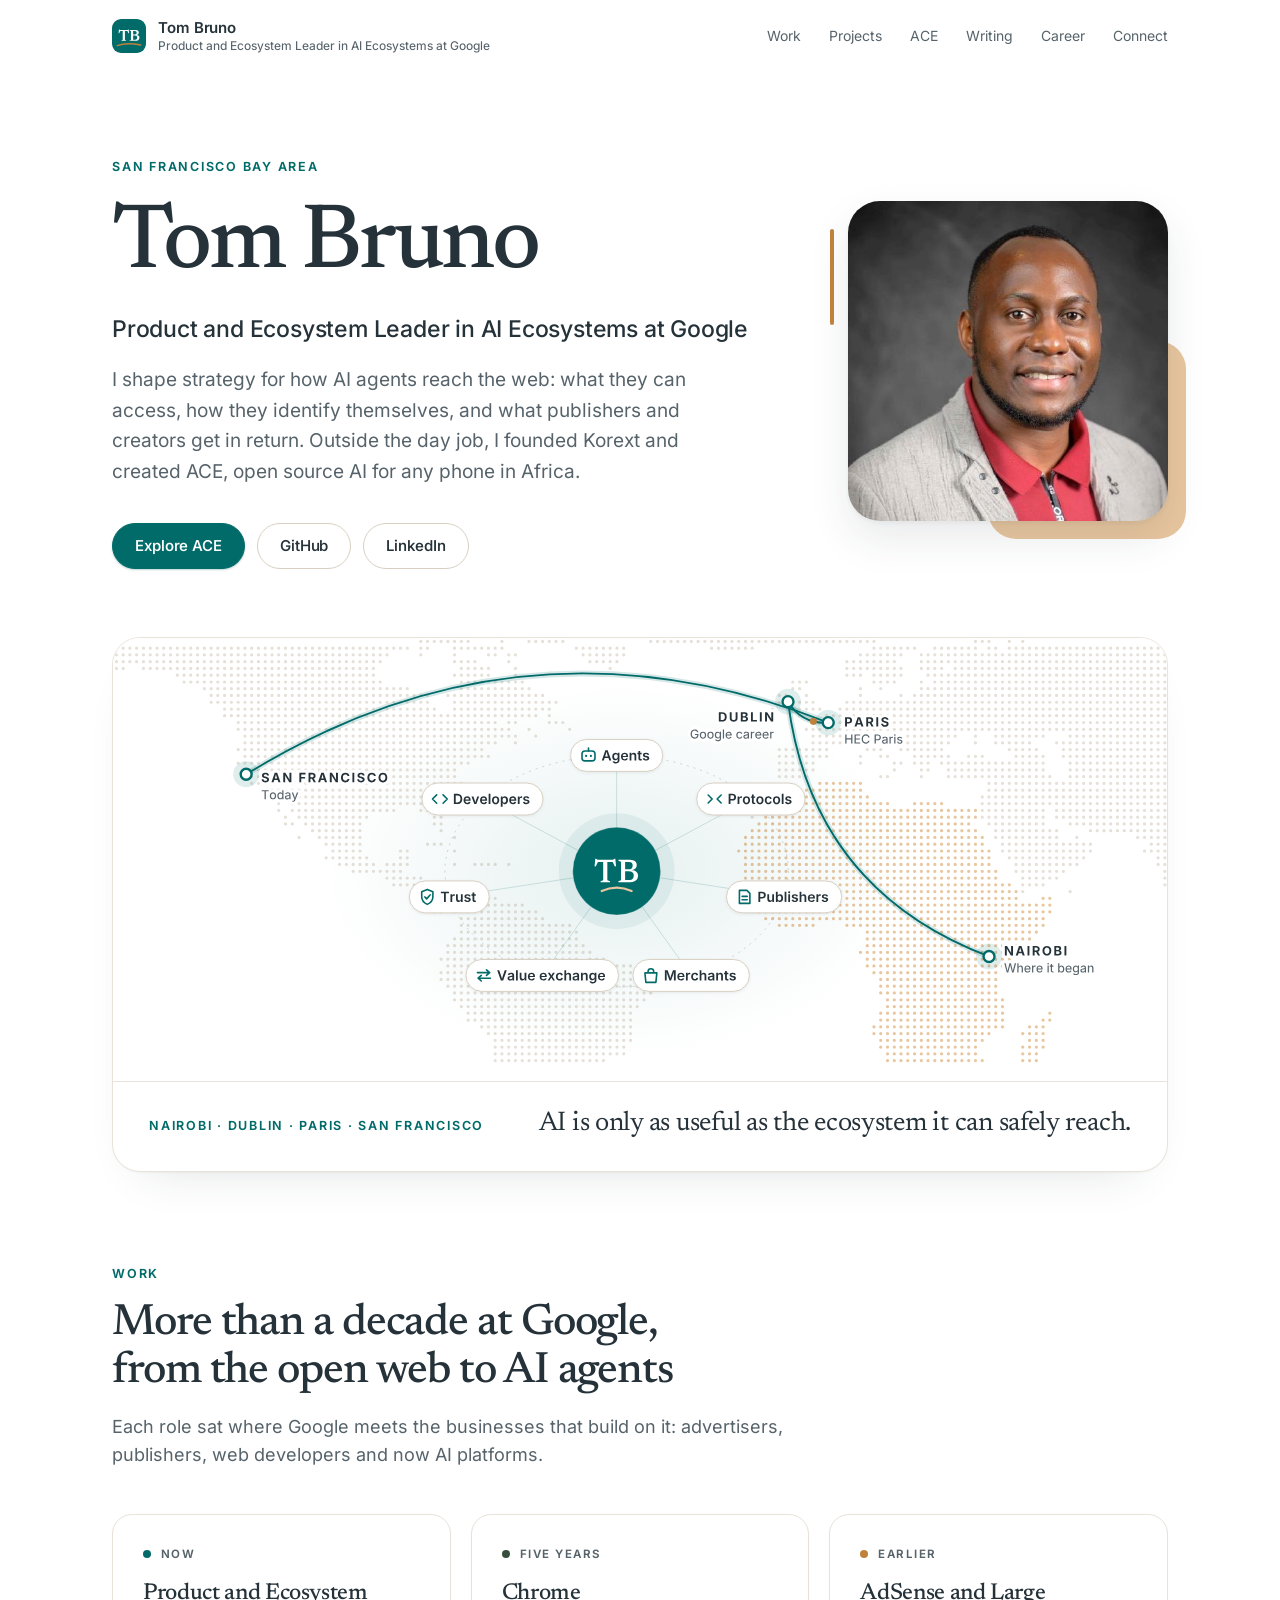
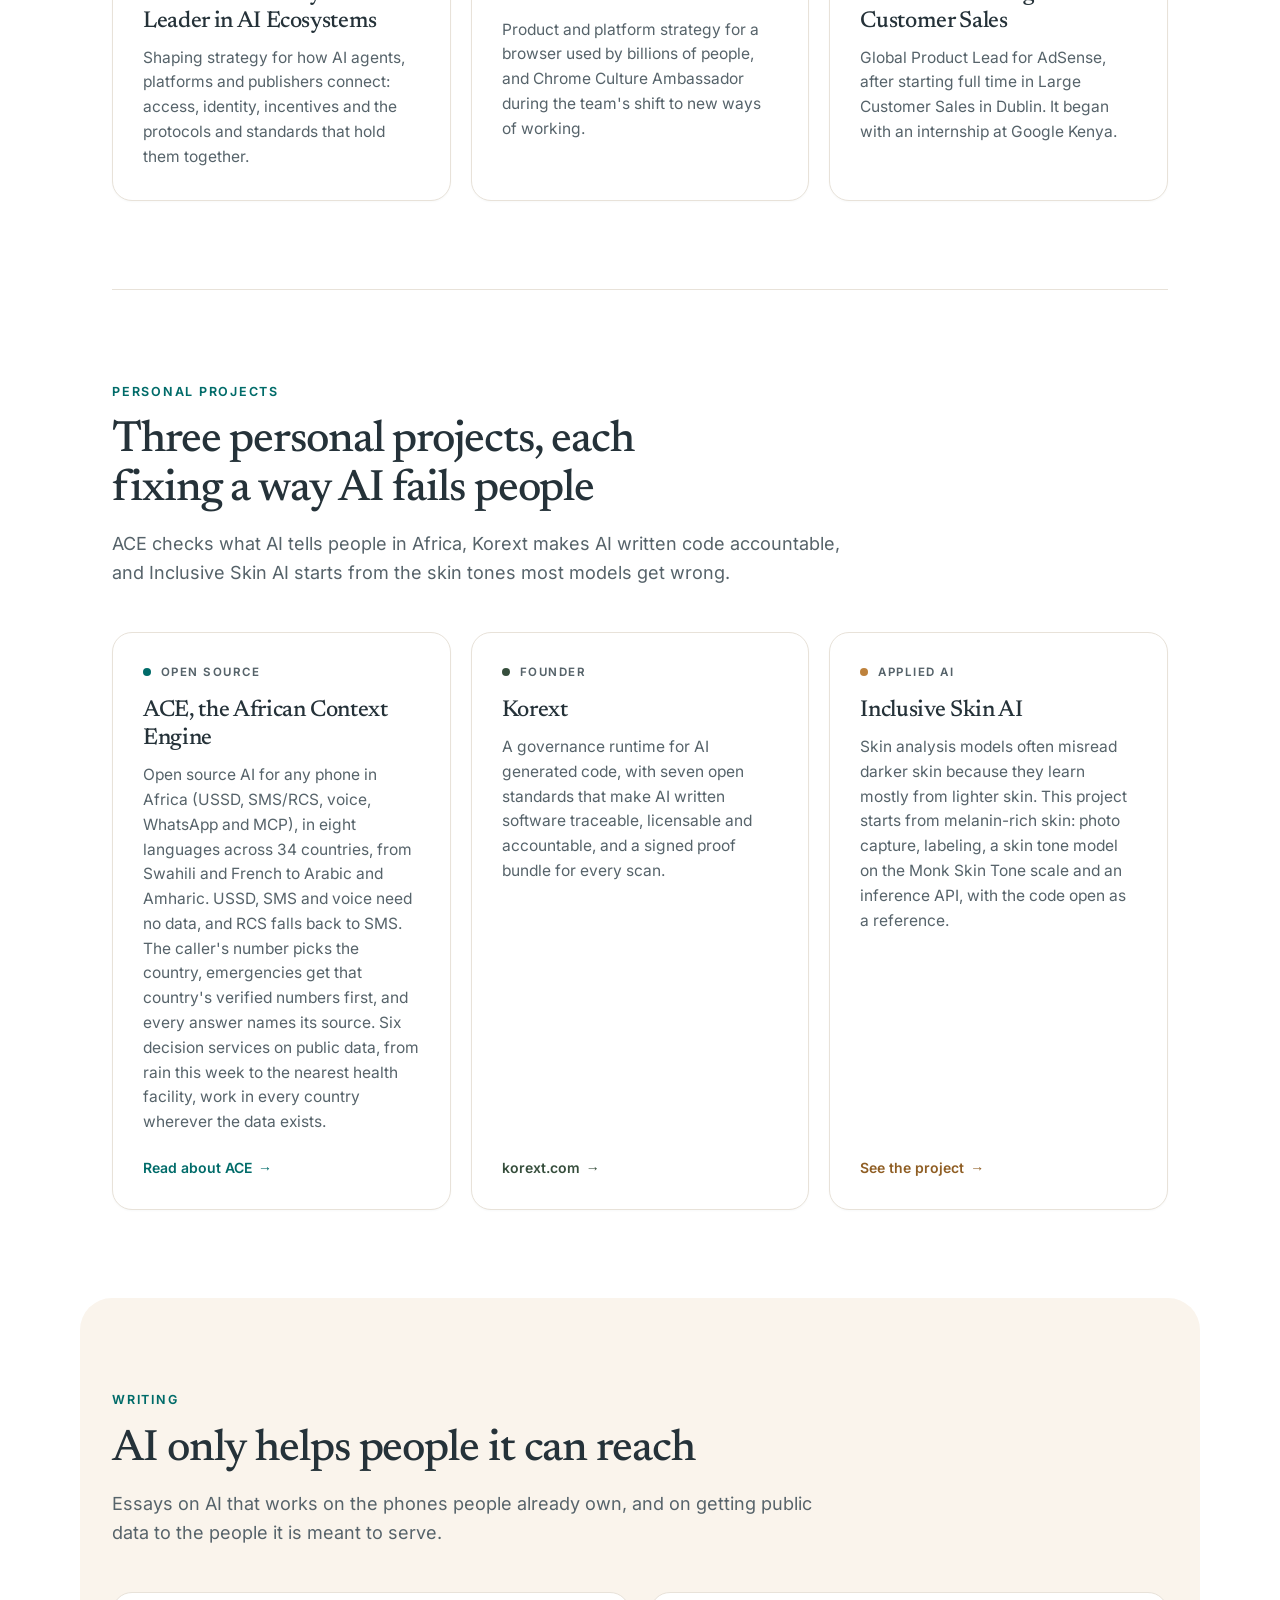
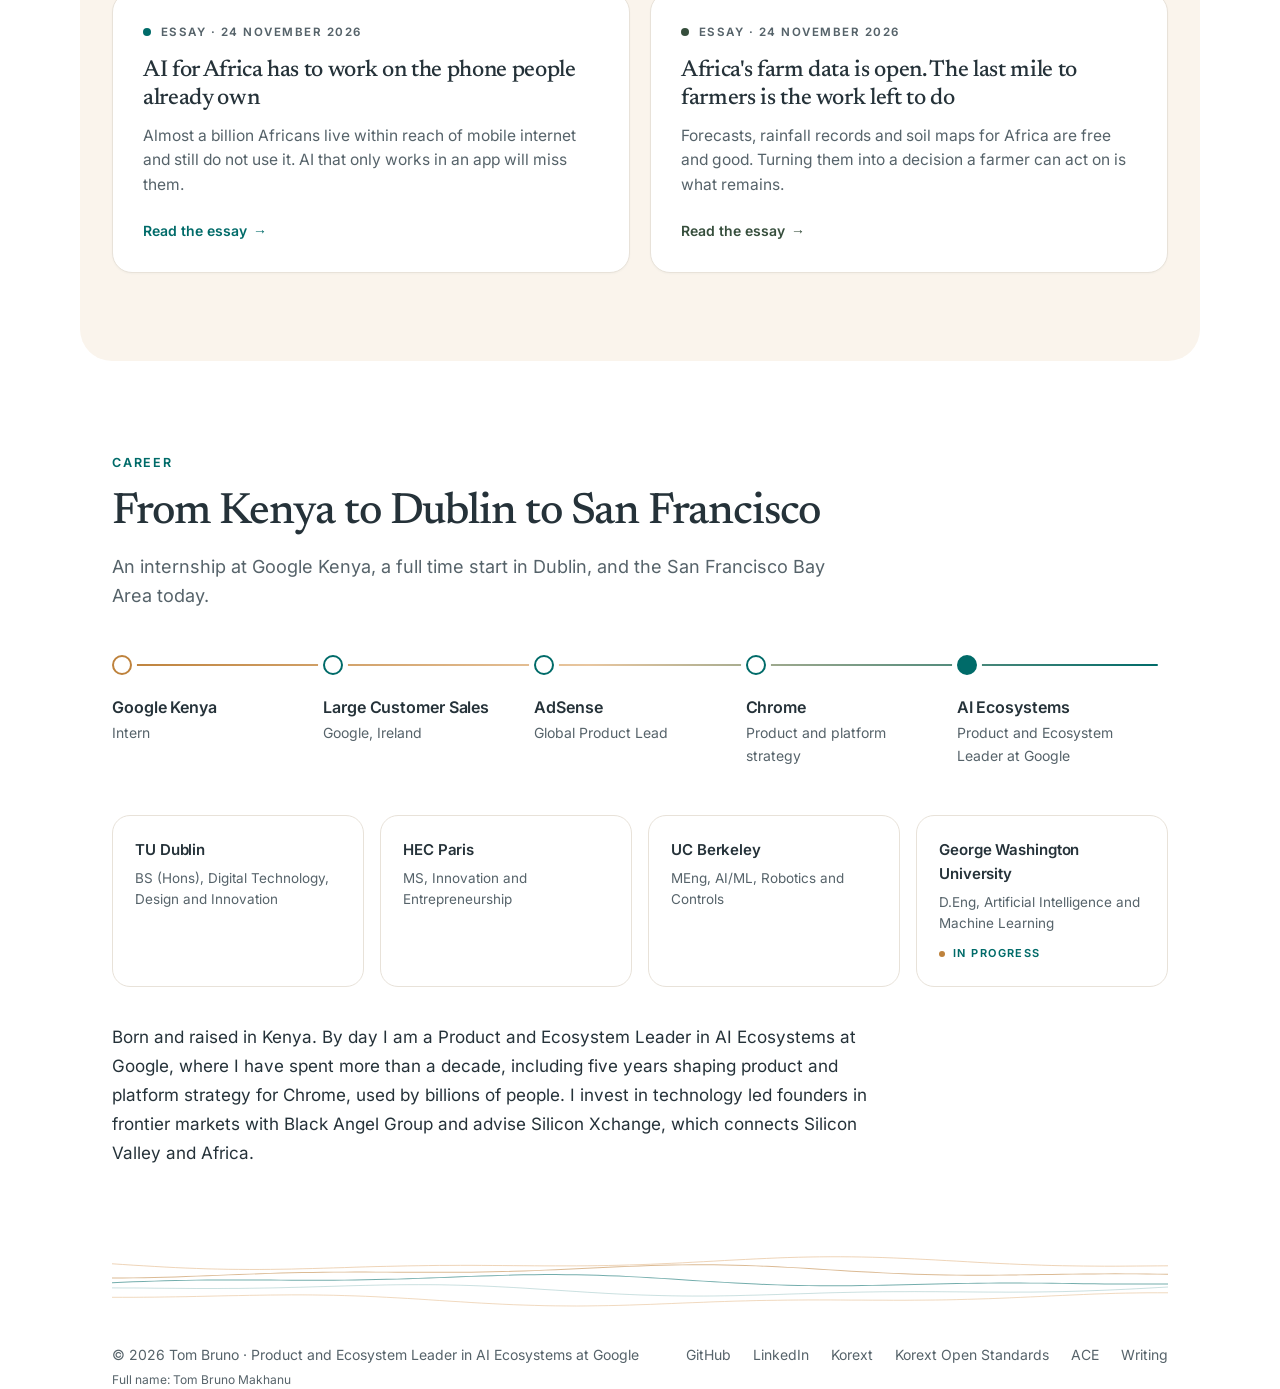
==== index.html @ c4a9303f "Final audit fixes: entity data, agent files, card summaries" ====
<!DOCTYPE html>
<html lang="en">
<head>
<meta charset="utf-8">
<meta name="viewport" content="width=device-width, initial-scale=1">
<title>Tom Bruno | Product and Ecosystem Leader in AI Ecosystems at Google</title>
<meta name="description" content="Tom Bruno, Product and Ecosystem Leader in AI Ecosystems at Google, founder of Korext and creator of ACE, open source AI for any phone in Africa.">
<meta name="keywords" content="Tom Bruno, Tom Bruno Makhanu, Tom Makhanu, tbrunoh, Product and Ecosystem Leader, AI Ecosystems, AI agents, agent protocols, Model Context Protocol, AI trust and safety, AI code governance, Korext, Korext founder, ACE, African Context Engine, context engineering, AI for Africa, ACE V2, public data for Africa, AI weather forecasts, Inclusive Skin AI, product strategy, platform strategy, Google, Chrome, AdSense, Kenya, Nairobi, Dublin, San Francisco Bay Area, Black Angel Group, Silicon Xchange, HEC Paris, UC Berkeley, TU Dublin, George Washington University">
<meta name="author" content="Tom Bruno">
<meta name="robots" content="index, follow, max-image-preview:large">
<link rel="canonical" href="https://tbrunoh.github.io/">
<link rel="icon" href="favicon.svg" type="image/svg+xml">
<link rel="icon" href="favicon-48.png" sizes="48x48" type="image/png">
<link rel="apple-touch-icon" href="apple-touch-icon.png">
<link rel="manifest" href="site.webmanifest">
<link rel="alternate" type="text/markdown" href="/llms.txt" title="Summary for AI agents">
<link rel="alternate" type="text/markdown" href="/llms-full.txt" title="Full text for AI agents">
<link rel="me" href="https://github.com/tbrunoh">
<link rel="me" href="https://www.linkedin.com/in/tbrunoh">
<link rel="me" href="https://github.com/tombruno-korext">
<meta name="theme-color" content="#FFFFFF">
<meta name="msvalidate.01" content="B6AB69B6CDF8BE3D750A9C9B6D77B34F">

<meta property="og:type" content="profile">
<meta property="og:site_name" content="Tom Bruno">
<meta property="og:locale" content="en_US">
<meta property="og:title" content="Tom Bruno | Product and Ecosystem Leader in AI Ecosystems at Google">
<meta property="og:description" content="Tom Bruno, Product and Ecosystem Leader in AI Ecosystems at Google, founder of Korext and creator of ACE, open source AI for any phone in Africa.">
<meta property="og:url" content="https://tbrunoh.github.io/">
<meta property="og:image" content="https://tbrunoh.github.io/og.png">
<meta property="og:image:width" content="1200">
<meta property="og:image:height" content="630">
<meta property="og:image:alt" content="Tom Bruno, Product and Ecosystem Leader in AI Ecosystems at Google">
<meta property="profile:first_name" content="Tom">
<meta property="profile:last_name" content="Bruno">
<meta name="twitter:card" content="summary_large_image">
<meta name="twitter:title" content="Tom Bruno | Product and Ecosystem Leader in AI Ecosystems at Google">
<meta name="twitter:description" content="Tom Bruno, Product and Ecosystem Leader in AI Ecosystems at Google, founder of Korext and creator of ACE, open source AI for any phone in Africa.">
<meta name="twitter:image" content="https://tbrunoh.github.io/og.png">
<meta name="twitter:image:alt" content="Tom Bruno, Product and Ecosystem Leader in AI Ecosystems at Google">

<script type="application/ld+json">
{
  "@context": "https://schema.org",
  "@graph": [
    {
      "@type": "Person",
      "@id": "https://tbrunoh.github.io/#person",
      "name": "Tom Bruno",
      "alternateName": [
        "Tom Bruno Makhanu",
        "Tom Makhanu",
        "tbrunoh"
      ],
      "givenName": "Tom",
      "familyName": "Bruno",
      "additionalName": "Makhanu",
      "url": "https://tbrunoh.github.io/",
      "image": "https://tbrunoh.github.io/assets/tom-bruno.jpg",
      "jobTitle": "Product and Ecosystem Leader in AI Ecosystems",
      "worksFor": {
        "@type": "Organization",
        "name": "Google",
        "url": "https://about.google/"
      },
      "description": "Product and Ecosystem Leader in AI Ecosystems at Google. Outside Google, founder of Korext and creator of ACE, the open source African Context Engine.",
      "homeLocation": {
        "@type": "Place",
        "name": "San Francisco Bay Area"
      },
      "birthPlace": {
        "@type": "Place",
        "name": "Kenya"
      },
      "affiliation": [
        {
          "@type": "Organization",
          "name": "Black Angel Group"
        },
        {
          "@type": "Organization",
          "name": "Silicon Xchange"
        }
      ],
      "alumniOf": [
        {
          "@type": "CollegeOrUniversity",
          "name": "Technological University Dublin"
        },
        {
          "@type": "CollegeOrUniversity",
          "name": "HEC Paris"
        },
        {
          "@type": "CollegeOrUniversity",
          "name": "University of California, Berkeley"
        }
      ],
      "knowsAbout": [
        "AI ecosystems",
        "AI agents",
        "Agent protocols and standards",
        "Model Context Protocol",
        "Content access for AI",
        "AI trust and safety",
        "Product strategy",
        "Platform strategy",
        "Open standards",
        "AI code governance",
        "Context engineering",
        "Mobile money",
        "Technology in Africa",
        "Venture investing in frontier markets"
      ],
      "sameAs": [
        "https://github.com/tbrunoh",
        "https://www.linkedin.com/in/tbrunoh",
        "https://github.com/tombruno-korext"
      ],
      "hasCredential": [
        {
          "@type": "EducationalOccupationalCredential",
          "credentialCategory": "degree",
          "name": "BS (Hons), Digital Technology, Design and Innovation",
          "recognizedBy": {
            "@type": "CollegeOrUniversity",
            "name": "Technological University Dublin"
          }
        },
        {
          "@type": "EducationalOccupationalCredential",
          "credentialCategory": "degree",
          "name": "MS, Innovation and Entrepreneurship",
          "recognizedBy": {
            "@type": "CollegeOrUniversity",
            "name": "HEC Paris"
          }
        },
        {
          "@type": "EducationalOccupationalCredential",
          "credentialCategory": "degree",
          "name": "MEng, AI/ML, Robotics and Controls",
          "recognizedBy": {
            "@type": "CollegeOrUniversity",
            "name": "University of California, Berkeley"
          }
        }
      ]
    },
    {
      "@type": "ProfilePage",
      "@id": "https://tbrunoh.github.io/#profilepage",
      "url": "https://tbrunoh.github.io/",
      "name": "Tom Bruno | Product and Ecosystem Leader in AI Ecosystems at Google",
      "dateCreated": "2026-11-23T18:00:00-08:00",
      "dateModified": "2026-11-25T16:00:00-08:00",
      "inLanguage": "en-US",
      "mainEntity": {
        "@id": "https://tbrunoh.github.io/#person"
      },
      "isPartOf": {
        "@id": "https://tbrunoh.github.io/#website"
      }
    },
    {
      "@type": "WebSite",
      "@id": "https://tbrunoh.github.io/#website",
      "url": "https://tbrunoh.github.io/",
      "name": "Tom Bruno",
      "author": {
        "@id": "https://tbrunoh.github.io/#person"
      }
    },
    {
      "@type": "SoftwareSourceCode",
      "name": "ACE: the African Context Engine",
      "description": "Checked, local, citable knowledge for Africa on any phone (USSD, SMS/RCS, voice, WhatsApp and MCP), with a safety rail, a Scam Shield and verified emergency numbers for 34 countries in English, Swahili, French, Portuguese, Arabic, Amharic, Afaan Oromo and Somali. Six decision services on dated public data cover every country wherever open data exists: rain this week, official warnings, nearest health facility, market prices, a pregnancy companion and a crop problem check.",
      "softwareVersion": "2.2.0b2",
      "isAccessibleForFree": true,
      "keywords": "AI for Africa, USSD, SMS, RCS, voice, WhatsApp, MCP, public data, AI weather forecasts, flood forecasts, emergency numbers, mobile money scams, Swahili, French, Portuguese, Arabic, Amharic, Afaan Oromo, Somali",
      "hasPart": {
        "@type": "CreativeWork",
        "name": "ACE V2 product design",
        "url": "https://github.com/tbrunoh/african-context-engine/tree/main/docs/v2",
        "datePublished": "2026-11-24",
        "author": {
          "@id": "https://tbrunoh.github.io/#person"
        }
      },
      "codeRepository": "https://github.com/tbrunoh/african-context-engine",
      "subjectOf": {
        "@id": "https://tbrunoh.github.io/ace/#webpage"
      },
      "programmingLanguage": "Python",
      "license": "https://www.apache.org/licenses/LICENSE-2.0",
      "creator": {
        "@id": "https://tbrunoh.github.io/#person"
      },
      "@id": "https://github.com/tbrunoh/african-context-engine",
      "url": "https://github.com/tbrunoh/african-context-engine"
    },
    {
      "@type": "Organization",
      "name": "Korext",
      "url": "https://korext.com",
      "founder": {
        "@id": "https://tbrunoh.github.io/#person"
      },
      "sameAs": [
        "https://github.com/korext",
        "https://oss.korext.com"
      ]
    }
  ]
}
</script>

<link rel="preload" href="/assets/fonts/newsreader-latin-wght-normal.woff2" as="font" type="font/woff2" crossorigin>
<link rel="preload" href="/assets/fonts/inter-latin-wght-normal.woff2" as="font" type="font/woff2" crossorigin>
<link rel="stylesheet" href="/assets/coast.css?v=20261125d">
</head>
<body>
<header class="topbar">
  <div class="wrap">
    <nav aria-label="Primary">
    <a class="mark" href="#top"><img src="favicon.svg" alt="" width="34" height="34"><span>Tom Bruno<small>Product and Ecosystem Leader in AI Ecosystems at Google</small></span></a>
    <div class="links"><a href="#work">Work</a><a href="#projects">Projects</a><a href="/ace/">ACE</a><a href="/writing/">Writing</a><a href="#career">Career</a><a href="#connect">Connect</a></div>
  </nav>
  </div>
</header>
<main class="wrap">

  <header class="hero" id="top">
    <div>
      <div class="eyebrow rise">San Francisco Bay Area</div>
      <h1 class="rise d1">Tom Bruno</h1>
      <p class="role rise d1">Product and Ecosystem Leader in AI Ecosystems at Google</p>
      <p class="lede rise d2">I shape strategy for how AI agents reach the web: what they can access, how they identify themselves, and what publishers and creators get in return. Outside the day job, I founded Korext and created ACE, open source AI for any phone in Africa.</p>
      <div class="cta rise d2">
        <a class="btn primary" href="/ace/">Explore ACE</a>
        <a class="btn" href="https://github.com/tbrunoh">GitHub</a>
        <a class="btn" href="https://www.linkedin.com/in/tbrunoh">LinkedIn</a>
      </div>
    </div>
    <div class="portrait rise d1"><img src="/assets/tom-bruno.jpg" alt="Portrait of Tom Bruno" width="300" height="300" fetchpriority="high" decoding="async"></div>
  </header>
  <figure class="panel journey rise d3">
    <picture><source media="(max-width: 640px)" srcset="/assets/journey-mobile.svg" width="640" height="620"><img src="/assets/journey.svg" width="1056" height="430" alt="A map of Tom Bruno's path from Nairobi, where it began, to Dublin, where his Google career started, to Paris for HEC Paris, to San Francisco today, with TB at the centre of agents, protocols, publishers, merchants, value exchange, trust and developers."></picture>
    <figcaption><span class="eyebrow">Nairobi · Dublin · Paris · San Francisco</span><q>AI is only as useful as the ecosystem it can safely reach.</q></figcaption>
  </figure>

  <section id="work" aria-labelledby="work-h">
    <div class="eyebrow">Work</div>
    <h2 id="work-h">More than a decade at Google, from the open web to AI agents</h2>
    <p class="intro">Each role sat where Google meets the businesses that build on it: advertisers, publishers, web developers and now AI platforms.</p>
    <div class="grid">
      <div class="card">
        <span class="tag t-tide">Now</span>
        <h3>Product and Ecosystem Leader in AI Ecosystems</h3>
        <p>Shaping strategy for how AI agents, platforms and publishers connect: access, identity, incentives and the protocols and standards that hold them together.</p>
      </div>
      <div class="card">
        <span class="tag t-canopy">Five years</span>
        <h3>Chrome</h3>
        <p>Product and platform strategy for a browser used by billions of people, and Chrome Culture Ambassador during the team's shift to new ways of working.</p>
      </div>
      <div class="card">
        <span class="tag t-gold">Earlier</span>
        <h3>AdSense and Large Customer Sales</h3>
        <p>Global Product Lead for AdSense, after starting full time in Large Customer Sales in Dublin. It began with an internship at Google Kenya.</p>
      </div>
    </div>
  </section>

  <section id="projects" aria-labelledby="projects-h">
    <div class="eyebrow">Personal projects</div>
    <h2 id="projects-h">Three personal projects, each fixing a way AI fails people</h2>
    <p class="intro">ACE checks what AI tells people in Africa, Korext makes AI written code accountable, and Inclusive Skin AI starts from the skin tones most models get wrong.</p>
    <div class="grid">
      <a class="card" href="/ace/">
        <span class="tag t-tide">Open source</span>
        <h3>ACE, the African Context Engine</h3>
        <p>Open source AI for any phone in Africa (USSD, SMS/RCS, voice, WhatsApp and MCP), in eight languages across 34 countries, from Swahili and French to Arabic and Amharic. USSD, SMS and voice need no data, and RCS falls back to SMS. The caller's number picks the country, emergencies get that country's verified numbers first, and every answer names its source. Six decision services on public data, from rain this week to the nearest health facility, work in every country wherever the data exists.</p>
        <span class="go t-tide">Read about ACE</span>
      </a>
      <a class="card" href="https://korext.com">
        <span class="tag t-canopy">Founder</span>
        <h3>Korext</h3>
        <p>A governance runtime for AI generated code, with seven open standards that make AI written software traceable, licensable and accountable, and a signed proof bundle for every scan.</p>
        <span class="go t-canopy">korext.com</span>
      </a>
      <a class="card" href="https://github.com/tbrunoh#inclusive-skin-ai">
        <span class="tag t-gold">Applied AI</span>
        <h3>Inclusive Skin AI</h3>
        <p>Skin analysis models often misread darker skin because they learn mostly from lighter skin. This project starts from melanin-rich skin: photo capture, labeling, a skin tone model on the Monk Skin Tone scale and an inference API, with the code open as a reference.</p>
        <span class="go t-gold">See the project</span>
      </a>
    </div>
  </section>

  <section id="writing" class="warm" aria-labelledby="writing-h">
    <div class="eyebrow">Writing</div>
    <h2 id="writing-h">AI only helps people it can reach</h2>
    <p class="intro">Essays on AI that works on the phones people already own, and on getting public data to the people it is meant to serve.</p>
    <div class="grid pair">
      <a class="card" href="/writing/ai-for-africa-basic-phones/">
        <span class="tag t-tide">Essay · 24 November 2026</span>
        <h3>AI for Africa has to work on the phone people already own</h3>
        <p>Almost a billion Africans live within reach of mobile internet and still do not use it. AI that only works in an app will miss them.</p>
        <span class="go t-tide">Read the essay</span>
      </a>
      <a class="card" href="/writing/africa-farm-data-last-mile/">
        <span class="tag t-canopy">Essay · 24 November 2026</span>
        <h3>Africa's farm data is open. The last mile to farmers is the work left to do</h3>
        <p>Forecasts, rainfall records and soil maps for Africa are free and good. Turning them into a decision a farmer can act on is what remains.</p>
        <span class="go t-canopy">Read the essay</span>
      </a>
    </div>
  </section>

  <section id="career" aria-labelledby="career-h">
    <div class="eyebrow">Career</div>
    <h2 id="career-h">From Kenya to Dublin to San Francisco</h2>
    <p class="intro">An internship at Google Kenya, a full time start in Dublin, and the San Francisco Bay Area today.</p>
    <div class="timeline">
      <div class="step"><div class="dot"></div><h3 class="minor">Google Kenya</h3><p>Intern</p></div>
      <div class="step"><div class="dot"></div><h3 class="minor">Large Customer Sales</h3><p>Google, Ireland</p></div>
      <div class="step"><div class="dot"></div><h3 class="minor">AdSense</h3><p>Global Product Lead</p></div>
      <div class="step"><div class="dot"></div><h3 class="minor">Chrome</h3><p>Product and platform strategy</p></div>
      <div class="step"><div class="dot"></div><h3 class="minor">AI Ecosystems</h3><p>Product and Ecosystem Leader at Google</p></div>
    </div>
    <div class="edu">
      <div><h3 class="minor">TU Dublin</h3><p>BS (Hons), Digital Technology, Design and Innovation</p></div>
      <div><h3 class="minor">HEC Paris</h3><p>MS, Innovation and Entrepreneurship</p></div>
      <div><h3 class="minor">UC Berkeley</h3><p>MEng, AI/ML, Robotics and Controls</p></div>
      <div><h3 class="minor">George Washington University</h3><p>D.Eng, Artificial Intelligence and Machine Learning</p><div class="live">IN PROGRESS</div></div>
    </div>
    <p class="bio">Born and raised in Kenya. By day I am a Product and Ecosystem Leader in AI Ecosystems at Google, where I have spent more than a decade, including five years shaping product and platform strategy for Chrome, used by billions of people. I invest in technology led founders in frontier markets with Black Angel Group and advise Silicon Xchange, which connects Silicon Valley and Africa.</p>
  </section>

</main>
<footer id="connect" class="wrap">
  <img class="contours" src="/assets/contours.svg" alt="" width="1200" height="72" loading="lazy">
  <div class="row">
    <div class="who">
      <span>© 2026 Tom Bruno · Product and Ecosystem Leader in AI Ecosystems at Google</span>
      <span class="aka">Full name: Tom Bruno Makhanu</span>
    </div>
    <div class="links">
      <a href="https://github.com/tbrunoh">GitHub</a>
      <a href="https://www.linkedin.com/in/tbrunoh">LinkedIn</a>
      <a href="https://korext.com">Korext</a>
      <a href="https://oss.korext.com">Korext Open Standards</a>
      <a href="/ace/">ACE</a>
      <a href="/writing/">Writing</a>
    </div>
  </div>
</footer>
<script>
  (function () {
    var bar = document.querySelector('.topbar');
    if (!bar) return;
    var on = function () { bar.classList.toggle('scrolled', window.scrollY > 8); };
    on(); window.addEventListener('scroll', on, { passive: true });
  })();
</script>
</body>
</html>
---- assets/coast.css ----
/* Coast to Dunes: the identity for tbrunoh.github.io, the GitHub profile and ACE.
   Lamu Tide leads (mark, links, buttons). Rift Basalt carries text. Mara Gold against Sahara Sand marks
   moments of warmth. Congo Canopy and Rift Basalt give depth. Clean white ground.
   Contrast on white: Tide 6.35, Canopy 9.08, Basalt 13.17, Stone 6.20. Mara Gold is 3.26, so it is used for
   shapes, rules and large display only; Gold Ink (5.53) is used when gold must be small text. */

@font-face {
  font-family: "Newsreader";
  src: url("/assets/fonts/newsreader-latin-wght-normal.woff2") format("woff2");
  font-weight: 200 800; font-style: normal; font-display: swap;
}
@font-face {
  font-family: "Inter";
  src: url("/assets/fonts/inter-latin-wght-normal.woff2") format("woff2");
  font-weight: 100 900; font-style: normal; font-display: swap;
}

:root {
  --tide: #006B69;  --tide-deep: #00524F; --tide-wash: #EDF5F4;
  --canopy: #364E3C;
  --gold: #BE823C;  --gold-ink: #8F5E24;
  --sand: #E8C69F;  --sand-wash: #FAF4EC;
  --basalt: #253239; --stone: #56636A;
  --white: #FFFFFF; --line: #E8E2D9; --line-strong: #D8CFC2;
  --serif: "Newsreader", ui-serif, "New York", "Iowan Old Style", Georgia, serif;
  --sans: "Inter", -apple-system, BlinkMacSystemFont, "SF Pro Text", "Segoe UI", "Helvetica Neue", Arial, sans-serif;
  --mono: ui-monospace, "SF Mono", SFMono-Regular, Menlo, Consolas, monospace;
  --radius: 20px;
  --shadow: 0 1px 2px rgba(37, 50, 57, 0.04), 0 8px 24px rgba(37, 50, 57, 0.06);
  --shadow-lift: 0 2px 4px rgba(37, 50, 57, 0.05), 0 18px 40px rgba(37, 50, 57, 0.10);
  --ease: cubic-bezier(0.2, 0.7, 0.2, 1);
  color-scheme: light;
}

*, *::before, *::after { box-sizing: border-box; margin: 0; padding: 0; }
html { scroll-behavior: smooth; -webkit-text-size-adjust: 100%; text-size-adjust: 100%; }
body {
  background: var(--white); color: var(--basalt);
  font-family: var(--sans); font-size: 16px; line-height: 1.6;
  font-feature-settings: "cv11", "ss01", "ss03";
  -webkit-font-smoothing: antialiased; -moz-osx-font-smoothing: grayscale; text-rendering: optimizeLegibility;
}
img, svg { display: block; max-width: 100%; }
a { color: inherit; text-decoration: none; }
::selection { background: var(--sand); color: var(--basalt); }
:focus-visible { outline: 2px solid var(--tide); outline-offset: 3px; border-radius: 6px; }

.wrap { max-width: 1120px; margin: 0 auto; padding: 0 32px; }

/* Navigation: a quiet, translucent bar that stays in reach */
.topbar {
  position: sticky; top: 0; z-index: 10;
  background: rgba(255, 255, 255, 0.82);
  -webkit-backdrop-filter: saturate(180%) blur(18px); backdrop-filter: saturate(180%) blur(18px);
  border-bottom: 1px solid transparent; transition: border-color .3s var(--ease);
}
.topbar.scrolled { border-bottom-color: var(--line); }
nav { display: flex; justify-content: space-between; align-items: center; height: 72px; }
.mark { display: flex; align-items: center; gap: 12px; font-weight: 600; font-size: 15px; letter-spacing: -0.1px; }
.mark img { width: 34px; height: 34px; border-radius: 9px; }
.mark span { display: flex; flex-direction: column; line-height: 1.25; }
.mark small { font-weight: 450; font-size: 12px; color: var(--stone); letter-spacing: 0; }
.links { display: flex; gap: 28px; font-size: 14px; color: var(--stone); }
.links a { transition: color .2s var(--ease); }
.links a:hover, .links a[aria-current="page"] { color: var(--basalt); }
.crumbs { font-size: 13px; color: var(--stone); }
.crumbs a { color: var(--tide); text-decoration: underline; text-underline-offset: 2px; }
.crumbs a:hover { color: var(--tide-deep); }

/* Type */
.eyebrow {
  font-family: var(--sans); font-size: 12.5px; font-weight: 640; letter-spacing: 0.14em; text-transform: uppercase;
  color: var(--tide); display: inline-flex; align-items: center; gap: 12px;
}
h1, h2, h3, .serif { font-family: var(--serif); font-weight: 500; color: var(--basalt); font-optical-sizing: auto; }
h1 { font-size: clamp(48px, 7.4vw, 92px); line-height: 1.0; letter-spacing: -0.035em; margin: 20px 0 20px; text-wrap: balance; }
h2 { font-size: clamp(30px, 3.8vw, 44px); line-height: 1.1; letter-spacing: -0.025em; margin: 14px 0 16px; max-width: 880px; text-wrap: balance; }
h1.compact { font-size: clamp(44px, 5.6vw, 76px); }
h3 { font-size: 23px; line-height: 1.22; letter-spacing: -0.015em; }
h4, h3.minor { font-family: var(--sans); font-size: 16px; font-weight: 600; line-height: 1.6; letter-spacing: -0.1px; }
.role { font-size: clamp(19px, 2vw, 23px); color: var(--basalt); font-weight: 500; letter-spacing: -0.2px; text-wrap: balance; }
@media (min-width: 861px) { .role { white-space: nowrap; } }
.lede { margin-top: 18px; font-size: 19px; line-height: 1.6; color: var(--stone); max-width: 600px; text-wrap: pretty; }
.lede + .lede { margin-top: 14px; font-size: 17px; }
.intro { color: var(--stone); max-width: 740px; font-size: 18px; line-height: 1.6; text-wrap: pretty; }
.intro + .intro { margin-top: 12px; }
.note { margin-top: 20px; font-size: 15px; color: var(--stone); max-width: 840px; }
.intro a, .note a, details a, .bio a, .meta a, .author a { color: var(--tide); text-decoration: underline; text-decoration-color: rgba(0, 107, 105, 0.35); text-underline-offset: 3px; transition: text-decoration-color .2s var(--ease); }
.intro a:hover, .note a:hover, details a:hover, .bio a:hover, .meta a:hover, .author a:hover { text-decoration-color: var(--tide); }

/* Buttons */
.cta { margin-top: 36px; display: flex; flex-wrap: wrap; gap: 12px; }
.btn {
  display: inline-flex; align-items: center; gap: 8px; height: 46px; padding: 0 22px; border-radius: 999px;
  font-size: 15px; font-weight: 550; letter-spacing: -0.1px; border: 1px solid var(--line-strong); color: var(--basalt); background: var(--white);
  transition: background-color .2s var(--ease), border-color .2s var(--ease), color .2s var(--ease), transform .2s var(--ease), box-shadow .2s var(--ease);
}
.btn:hover { border-color: var(--tide); color: var(--tide); }
.btn.primary { background: var(--tide); border-color: var(--tide); color: var(--white); box-shadow: 0 1px 2px rgba(0, 82, 79, 0.25); }
.btn.primary:hover { background: var(--tide-deep); border-color: var(--tide-deep); color: var(--white); transform: translateY(-1px); box-shadow: 0 8px 20px rgba(0, 82, 79, 0.22); }
.btn:active { transform: translateY(0); }

/* Hero */
header.hero { padding: 80px 0 56px; display: grid; grid-template-columns: 1.5fr 1fr; gap: 56px; align-items: center; }
.portrait { justify-self: end; position: relative; width: 320px; aspect-ratio: 1; }
.portrait img { width: 100%; height: 100%; object-fit: cover; border-radius: 32px; box-shadow: var(--shadow-lift); }
.portrait::before { content: ""; position: absolute; inset: auto -18px -18px auto; width: 62%; height: 62%; border-radius: 28px; background: var(--sand); z-index: -1; }
.portrait::after { content: ""; position: absolute; left: -18px; top: 28px; width: 4px; height: 96px; border-radius: 4px; background: var(--gold); }

/* Signature panels: the journey on the home page, the coverage map on ACE */
.panel { margin: 12px 0 0; border: 1px solid var(--line); border-radius: 28px; background: #fff; overflow: hidden; box-shadow: 0 1px 2px rgba(37,50,57,.04), 0 24px 48px -32px rgba(37,50,57,.18); }
.panel + section { border-top: none; }
.journey picture, .journey img { display: block; width: 100%; height: auto; }
.journey figcaption { display: flex; align-items: baseline; justify-content: space-between; gap: 24px; flex-wrap: wrap; padding: 24px 36px 30px; border-top: 1px solid var(--line); }
.journey figcaption q { font-family: var(--serif); font-size: clamp(21px, 2.3vw, 27px); line-height: 1.3; letter-spacing: -0.01em; color: var(--basalt); quotes: none; max-width: 640px; }
.coverage { display: grid; grid-template-columns: minmax(0, 1fr) minmax(0, 1.05fr); align-items: center; gap: 48px; padding: 48px 56px; }
.coverage img { display: block; width: 100%; max-width: 440px; height: auto; justify-self: center; }
.coverage h2 { margin-top: 12px; }
.coverage p { color: var(--stone); max-width: 460px; }
.coverage p.cov-title { color: var(--basalt); }
.legend { list-style: none; padding: 0; margin: 26px 0 0; display: grid; gap: 12px; font-size: 15px; color: var(--basalt); }
.legend li { display: flex; align-items: center; gap: 12px; }
.legend i { width: 12px; height: 12px; border-radius: 50%; background: var(--tide); flex: none; }
.legend i.sand { background: var(--sand); }
.contours { display: block; width: 100%; height: 56px; margin-bottom: 32px; }

/* Sections */
section { padding: 88px 0; border-top: 1px solid var(--line); }
section.warm { background: var(--sand-wash); border-top: none; margin: 0 -32px; padding-left: 32px; padding-right: 32px; border-radius: 32px; }
section.warm + section { border-top: none; }

/* Cards */
.grid { display: grid; grid-template-columns: repeat(3, 1fr); gap: 20px; margin-top: 44px; }
.grid.pair { grid-template-columns: repeat(2, 1fr); }
.grid > *, .two > *, .points > * { min-width: 0; }
.card {
  background: var(--white); border: 1px solid var(--line); border-radius: var(--radius); padding: 30px;
  display: flex; flex-direction: column; box-shadow: 0 1px 2px rgba(37, 50, 57, 0.03);
  transition: transform .35s var(--ease), box-shadow .35s var(--ease), border-color .35s var(--ease);
}
a.card:hover { transform: translateY(-3px); box-shadow: var(--shadow-lift); border-color: var(--line-strong); }
.card h3 { margin: 16px 0 10px; }
.card p { color: var(--stone); font-size: 15.5px; line-height: 1.6; flex: 1; }
.card .go { margin-top: 22px; font-size: 14px; font-weight: 600; display: inline-flex; align-items: center; gap: 6px; }
a.card .go::after { content: "→"; transition: transform .25s var(--ease); }
a.card:hover .go::after { transform: translateX(3px); }
.go { color: var(--tide); }

/* Tags: a coloured dot and quiet mono text, legible at every size */
.tag { font-family: var(--sans); font-size: 11.5px; font-weight: 640; letter-spacing: 0.13em; text-transform: uppercase; color: var(--stone); display: inline-flex; align-items: center; gap: 10px; }
.tag::before { content: ""; width: 8px; height: 8px; border-radius: 50%; background: currentColor; flex: none; }
.tag.t-tide::before { background: var(--tide); }
.tag.t-canopy::before { background: var(--canopy); }
.tag.t-gold::before { background: var(--gold); }
.t-tide { color: var(--tide); } .t-canopy { color: var(--canopy); } .t-gold { color: var(--gold-ink); }
.tag.t-tide, .tag.t-canopy, .tag.t-gold { color: var(--stone); }

/* Career */
.timeline { margin-top: 44px; display: grid; grid-template-columns: repeat(5, 1fr); position: relative; }
.timeline::before { content: ""; position: absolute; top: 9px; left: 10px; right: 10px; height: 2px; background: linear-gradient(90deg, var(--gold), var(--sand) 45%, var(--tide)); border-radius: 2px; }
.step { padding-right: 20px; position: relative; }
.dot { width: 20px; height: 20px; border-radius: 50%; background: var(--white); border: 2px solid var(--tide); box-shadow: 0 0 0 5px var(--white); }
.step:first-child .dot { border-color: var(--gold); }
.step:last-child .dot { background: var(--tide); }
.step h4, .step h3.minor { margin-top: 20px; }
.step p { color: var(--stone); font-size: 14px; margin-top: 2px; }
.edu { margin-top: 48px; display: grid; grid-template-columns: repeat(4, 1fr); gap: 16px; }
.edu > div { border: 1px solid var(--line); border-radius: 18px; padding: 22px; background: var(--white); }
.edu h4, .edu h3.minor { font-size: 15px; }
.edu p { color: var(--stone); font-size: 13.5px; margin-top: 6px; line-height: 1.5; }
.edu .live { font-family: var(--sans); font-size: 11px; font-weight: 640; letter-spacing: 0.13em; color: var(--tide); margin-top: 12px; display: inline-flex; align-items: center; gap: 8px; }
.edu .live::before { content: ""; width: 6px; height: 6px; border-radius: 50%; background: var(--gold); }
.bio { margin-top: 36px; color: var(--basalt); max-width: 780px; font-size: 17px; line-height: 1.7; }

/* ACE page */
.stats { display: grid; grid-template-columns: 1fr 1fr; gap: 14px; }
.stat { border: 1px solid var(--line); border-radius: var(--radius); padding: 24px; background: var(--white); position: relative; overflow: hidden; }
.stat::after { content: ""; position: absolute; left: 24px; bottom: 0; width: 28px; height: 3px; border-radius: 3px 3px 0 0; background: var(--gold); }
.stat:nth-child(2)::after { background: var(--tide); } .stat:nth-child(3)::after { background: var(--canopy); } .stat:nth-child(4)::after { background: var(--sand); }
.stat b { display: block; font-family: var(--serif); font-size: 48px; font-weight: 500; line-height: 1; letter-spacing: -0.03em; color: var(--basalt); }
.stat span { display: block; margin-top: 12px; font-size: 13.5px; color: var(--stone); line-height: 1.45; }
figure { margin-top: 44px; }
figure img { width: 100%; height: auto; }
figcaption { margin-top: 14px; font-size: 13.5px; color: var(--stone); }
.points { margin-top: 36px; display: grid; grid-template-columns: repeat(3, 1fr); gap: 28px; }
.points div { border-left: 2px solid var(--gold); padding: 2px 0 2px 18px; }
.points div:nth-child(3n+2) { border-left-color: var(--tide); }
.points div:nth-child(3n) { border-left-color: var(--canopy); }
.points p { color: var(--stone); font-size: 14.5px; margin-top: 6px; }
.countries { margin-top: 36px; display: grid; grid-template-columns: repeat(auto-fill, minmax(196px, 1fr)); gap: 10px; }
.countries li { list-style: none; border: 1px solid var(--line); border-radius: 14px; padding: 13px 16px; display: flex; justify-content: space-between; gap: 10px; font-size: 15px; background: var(--white); transition: border-color .2s var(--ease); }
.countries li:hover { border-color: var(--line-strong); }
.countries li { align-items: baseline; }
.countries li span { font-family: var(--sans); font-size: 13px; font-weight: 600; font-variant-numeric: tabular-nums; color: var(--tide); }
.services { margin-top: 32px; display: grid; grid-template-columns: repeat(auto-fill, minmax(250px, 1fr)); gap: 10px; counter-reset: svc; }
.services li { list-style: none; border: 1px solid var(--line); border-radius: 14px; padding: 13px 16px; font-size: 15px; counter-increment: svc; display: flex; gap: 12px; align-items: baseline; background: var(--white); }
.services li::before { content: counter(svc, decimal-leading-zero); font-family: var(--sans); font-size: 12.5px; font-weight: 650; font-variant-numeric: tabular-nums; color: var(--gold-ink); }
pre { margin-top: 20px; background: var(--basalt); border-radius: 16px; padding: 20px 22px; overflow-x: auto; font-family: var(--mono); font-size: 13px; line-height: 1.75; color: #E9EEF0; }
pre .c { color: #9DB0B5; }
.two { display: grid; grid-template-columns: 1fr 1fr; gap: 20px; margin-top: 44px; }
.faq { margin-top: 36px; max-width: 880px; }
details { border-top: 1px solid var(--line); padding: 22px 0; }
details:last-child { border-bottom: 1px solid var(--line); }
summary { cursor: pointer; font-weight: 600; font-size: 17.5px; letter-spacing: -0.15px; list-style: none; display: flex; justify-content: space-between; align-items: center; gap: 20px; }
summary::-webkit-details-marker { display: none; }
summary::after { content: ""; flex: none; width: 28px; height: 28px; border-radius: 50%; border: 1px solid var(--line-strong);
  background: linear-gradient(var(--tide), var(--tide)) center / 11px 1.5px no-repeat, linear-gradient(var(--tide), var(--tide)) center / 1.5px 11px no-repeat;
  transition: transform .3s var(--ease), background-color .2s var(--ease); }
details[open] summary::after { transform: rotate(45deg); background-color: var(--tide-wash); }
details p { color: var(--stone); margin-top: 12px; font-size: 16px; line-height: 1.65; max-width: 780px; }

/* Writing */
section.hub { padding: 64px 0 96px; border-top: none; }
.hub h1 { font-size: clamp(44px, 6.4vw, 76px); }
.hub .intro { font-size: 19px; max-width: 680px; }
.posts { margin-top: 48px; display: grid; grid-template-columns: 1fr 1fr; gap: 20px; }
.post { border: 1px solid var(--line); border-radius: var(--radius); padding: 32px; display: flex; flex-direction: column; background: var(--white); transition: transform .35s var(--ease), box-shadow .35s var(--ease), border-color .35s var(--ease); }
.post:hover { transform: translateY(-3px); box-shadow: var(--shadow-lift); border-color: var(--line-strong); }
.post time { font-family: var(--sans); font-size: 11.5px; font-weight: 640; letter-spacing: 0.13em; color: var(--stone); text-transform: uppercase; display: inline-flex; align-items: center; gap: 10px; }
.post time::before { content: ""; width: 8px; height: 8px; border-radius: 50%; background: var(--tide); }
.post:nth-child(2) time::before { background: var(--gold); }
.post h2 { font-size: 27px; line-height: 1.2; margin: 16px 0 10px; }
.post p { color: var(--stone); font-size: 15.5px; flex: 1; }
.post .go { margin-top: 22px; font-size: 14px; font-weight: 600; color: var(--tide); }
.post .go::after { content: " →"; }

article { max-width: 720px; margin: 0 auto; padding: 56px 0 96px; }
article header { padding-bottom: 32px; border-bottom: 1px solid var(--line); }
article h1 { font-size: clamp(38px, 5.4vw, 60px); line-height: 1.06; margin: 18px 0 20px; }
.dek { font-family: var(--serif); font-size: 23px; line-height: 1.45; color: var(--stone); font-weight: 400; letter-spacing: -0.005em; }
.meta { margin-top: 22px; font-size: 14px; color: var(--stone); }
.meta a { color: var(--tide); }
.body { padding-top: 8px; }
.body p, .body li { font-size: 18.5px; color: var(--basalt); line-height: 1.75; }
.body p { margin-top: 24px; }
.body h2 { font-size: 30px; margin-top: 56px; line-height: 1.2; }
.body ul, .body ol { margin-top: 20px; padding-left: 22px; }
.body li { margin-top: 12px; padding-left: 4px; }
.body li::marker { color: var(--gold); }
.body a { color: var(--tide); text-decoration: underline; text-decoration-color: rgba(0, 107, 105, 0.35); text-underline-offset: 3px; transition: text-decoration-color .2s var(--ease); }
.body a:hover { text-decoration-color: var(--tide); }
.table { margin-top: 28px; overflow-x: auto; border: 1px solid var(--line); border-radius: 16px; }
table { border-collapse: collapse; width: 100%; font-size: 15px; }
th, td { text-align: left; vertical-align: top; padding: 14px 16px; border-bottom: 1px solid var(--line); }
th { font-family: var(--sans); font-size: 11.5px; letter-spacing: 0.12em; text-transform: uppercase; color: var(--tide); font-weight: 600; background: var(--sand-wash); }
tr:last-child td { border-bottom: none; }
td { color: var(--basalt); line-height: 1.55; }
.author { margin-top: 64px; padding: 24px; border-radius: var(--radius); display: flex; gap: 18px; align-items: center; background: var(--sand-wash); }
.author img { width: 64px; height: 64px; border-radius: 16px; flex: none; }
.author p { font-size: 15px; color: var(--stone); }
.author b { color: var(--basalt); }
.sources { margin-top: 44px; }
.sources h2 { font-family: var(--sans); font-size: 12.5px; letter-spacing: 0.14em; text-transform: uppercase; color: var(--tide); font-weight: 640; margin-top: 0; }
.sources ol { margin-top: 14px; padding-left: 20px; }
.sources li { font-size: 14px; color: var(--stone); margin-top: 8px; line-height: 1.55; }
.sources a { color: var(--basalt); text-decoration: underline; text-decoration-color: var(--line-strong); text-underline-offset: 3px; }
.sources a:hover { text-decoration-color: var(--tide); }
.next { margin-top: 44px; font-size: 15px; color: var(--stone); }
.next a { color: var(--tide); }

/* Footer */
footer { padding: 40px 0 64px; color: var(--stone); font-size: 14px; }
footer .row { display: flex; justify-content: space-between; flex-wrap: wrap; gap: 20px; }
footer .who { display: flex; flex-direction: column; gap: 4px; }
footer .aka { font-size: 12px; color: var(--stone); }
footer .links { flex-wrap: wrap; gap: 22px; }

/* Arrival: content rises gently on first view */
@media (prefers-reduced-motion: no-preference) {
  .rise { animation: rise .8s var(--ease) both; }
  .rise.d1 { animation-delay: .06s; } .rise.d2 { animation-delay: .12s; } .rise.d3 { animation-delay: .18s; }
  @keyframes rise { from { opacity: 0; transform: translateY(12px); } to { opacity: 1; transform: none; } }
}

@media (max-width: 960px) {
  .grid { grid-template-columns: 1fr 1fr; }
  .edu { grid-template-columns: 1fr 1fr; }
}
@media (max-width: 860px) {
  .wrap { padding: 0 22px; }
  nav { height: 64px; }
  header.hero { grid-template-columns: 1fr; padding: 32px 0 40px; gap: 36px; }
  .portrait { justify-self: start; width: 196px; order: -1; }
  .portrait::before { inset: auto -12px -12px auto; }
  .portrait::after { display: none; }
  .grid, .grid.pair, .edu, .points, .two, .posts { grid-template-columns: 1fr; }
  .timeline { grid-template-columns: 1fr; gap: 24px; }
  .timeline::before { top: 10px; bottom: 10px; left: 9px; right: auto; width: 2px; height: auto; background: linear-gradient(180deg, var(--gold), var(--sand) 45%, var(--tide)); }
  .step { padding-left: 40px; padding-right: 0; }
  .dot { position: absolute; left: 0; top: 0; }
  .step h4, .step h3.minor { margin-top: 0; }
  section { padding: 72px 0; }
  section.warm { margin: 0 -22px; padding-left: 22px; padding-right: 22px; border-radius: 24px; }
  .panel { border-radius: 20px; }
  .journey figcaption { padding: 18px 20px 22px; }
  .coverage { grid-template-columns: 1fr; padding: 32px 24px; gap: 28px; }
  .coverage img { max-width: 300px; }
  nav { height: auto; flex-wrap: wrap; row-gap: 10px; padding: 14px 0 12px; }
  .mark small { display: none; }
  nav .links { width: 100%; gap: 20px; overflow-x: auto; scrollbar-width: none; font-size: 14px; white-space: nowrap;
    padding-right: 28px; -webkit-mask-image: linear-gradient(to right, #000 calc(100% - 28px), transparent);
    mask-image: linear-gradient(to right, #000 calc(100% - 28px), transparent); }
  nav .links::-webkit-scrollbar { display: none; }
}
@media (prefers-reduced-motion: reduce) { *, *::before, *::after { transition: none !important; animation: none !important; scroll-behavior: auto !important; } }
@media print {
  .topbar { position: static; } .contours, .cta { display: none; }
  body { font-size: 12pt; } a { text-decoration: underline; }
}
.cov-title { font-size: clamp(26px, 2.8vw, 34px); line-height: 1.15; letter-spacing: -0.02em; color: var(--basalt); margin: 14px 0 14px; text-wrap: balance; }
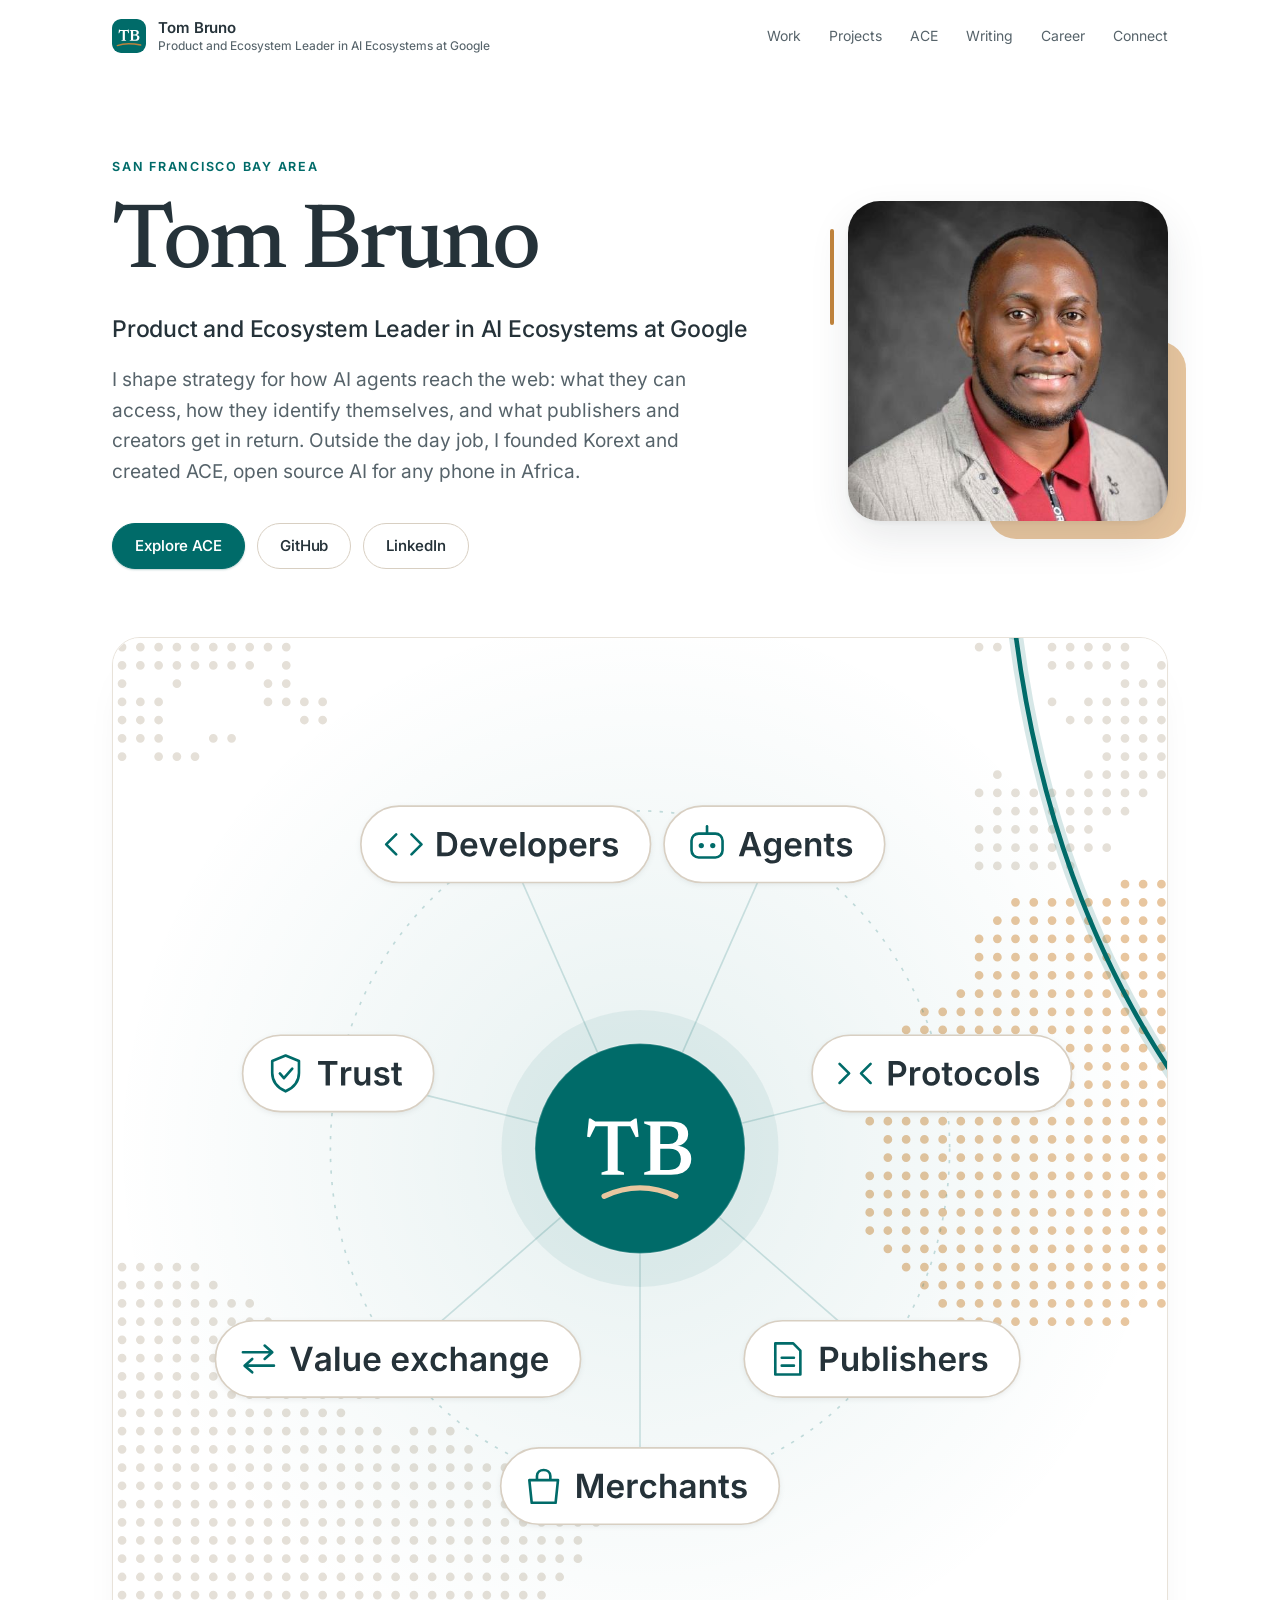
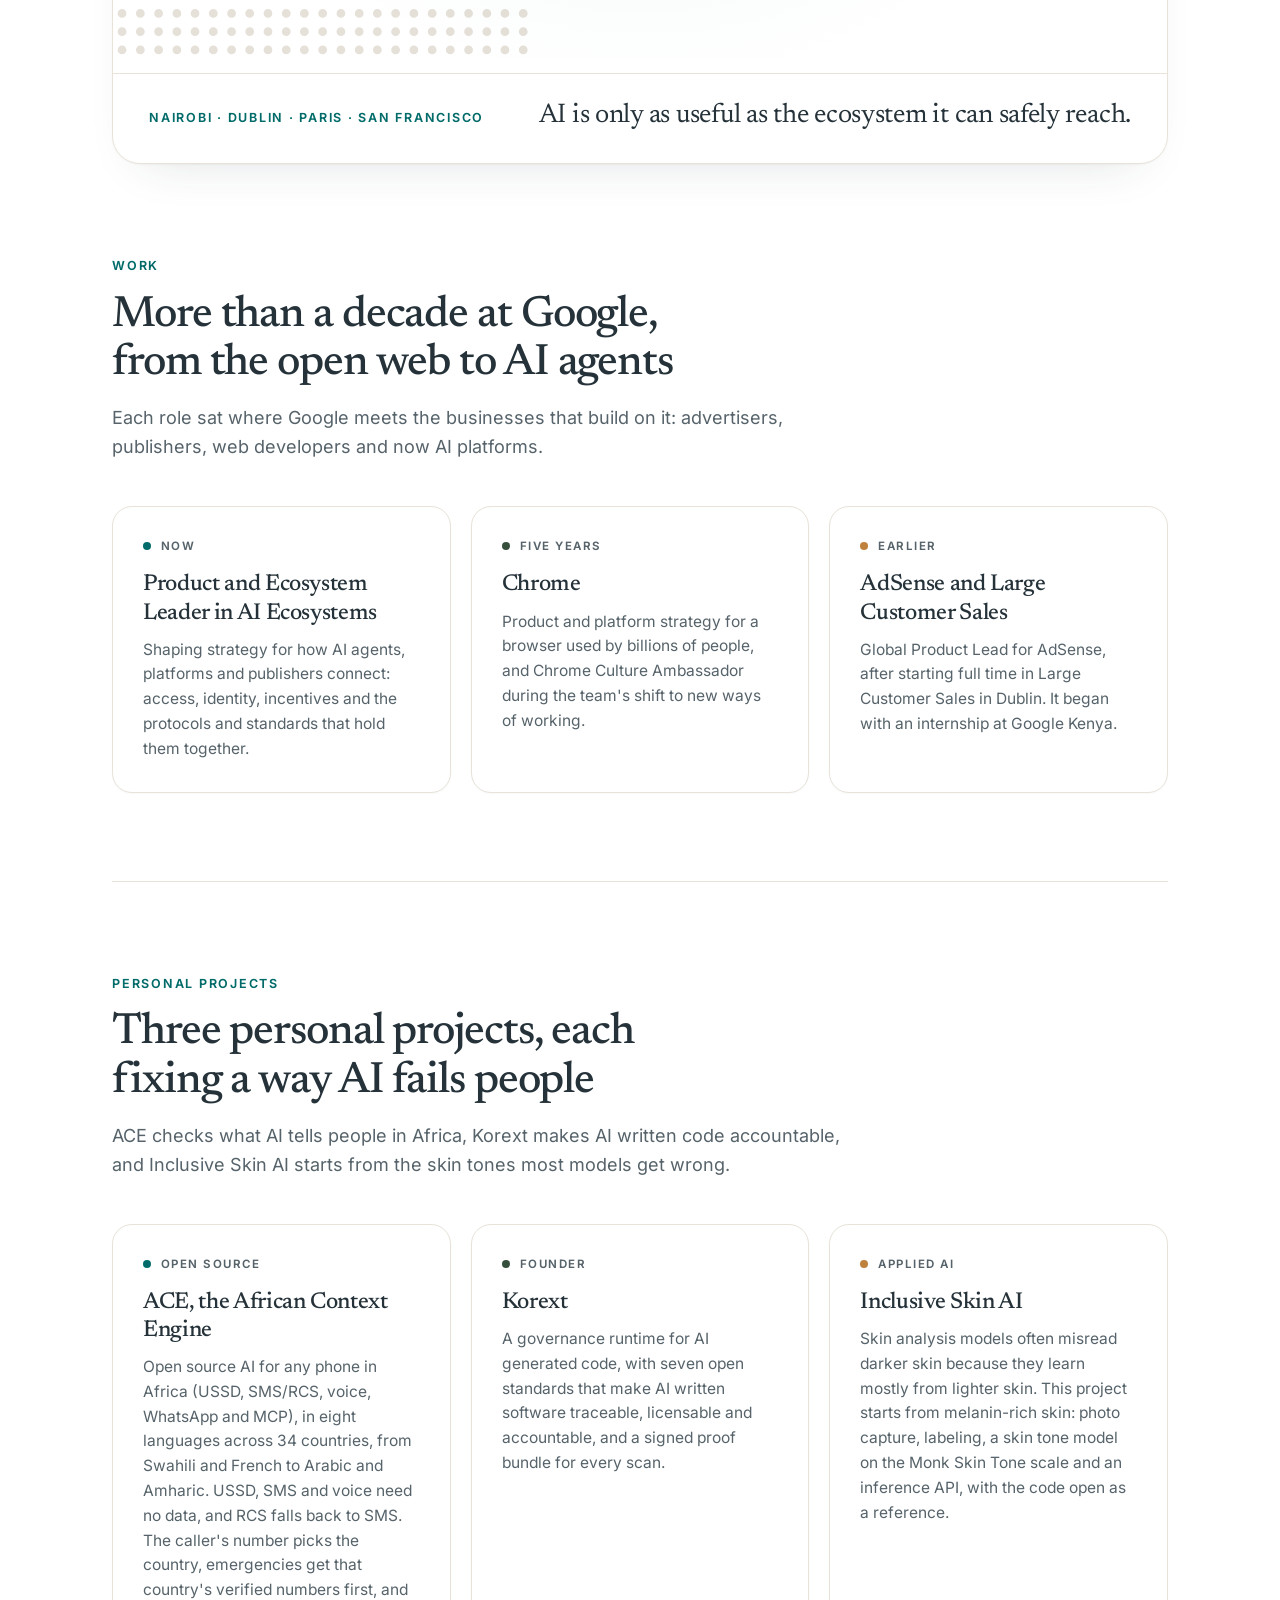
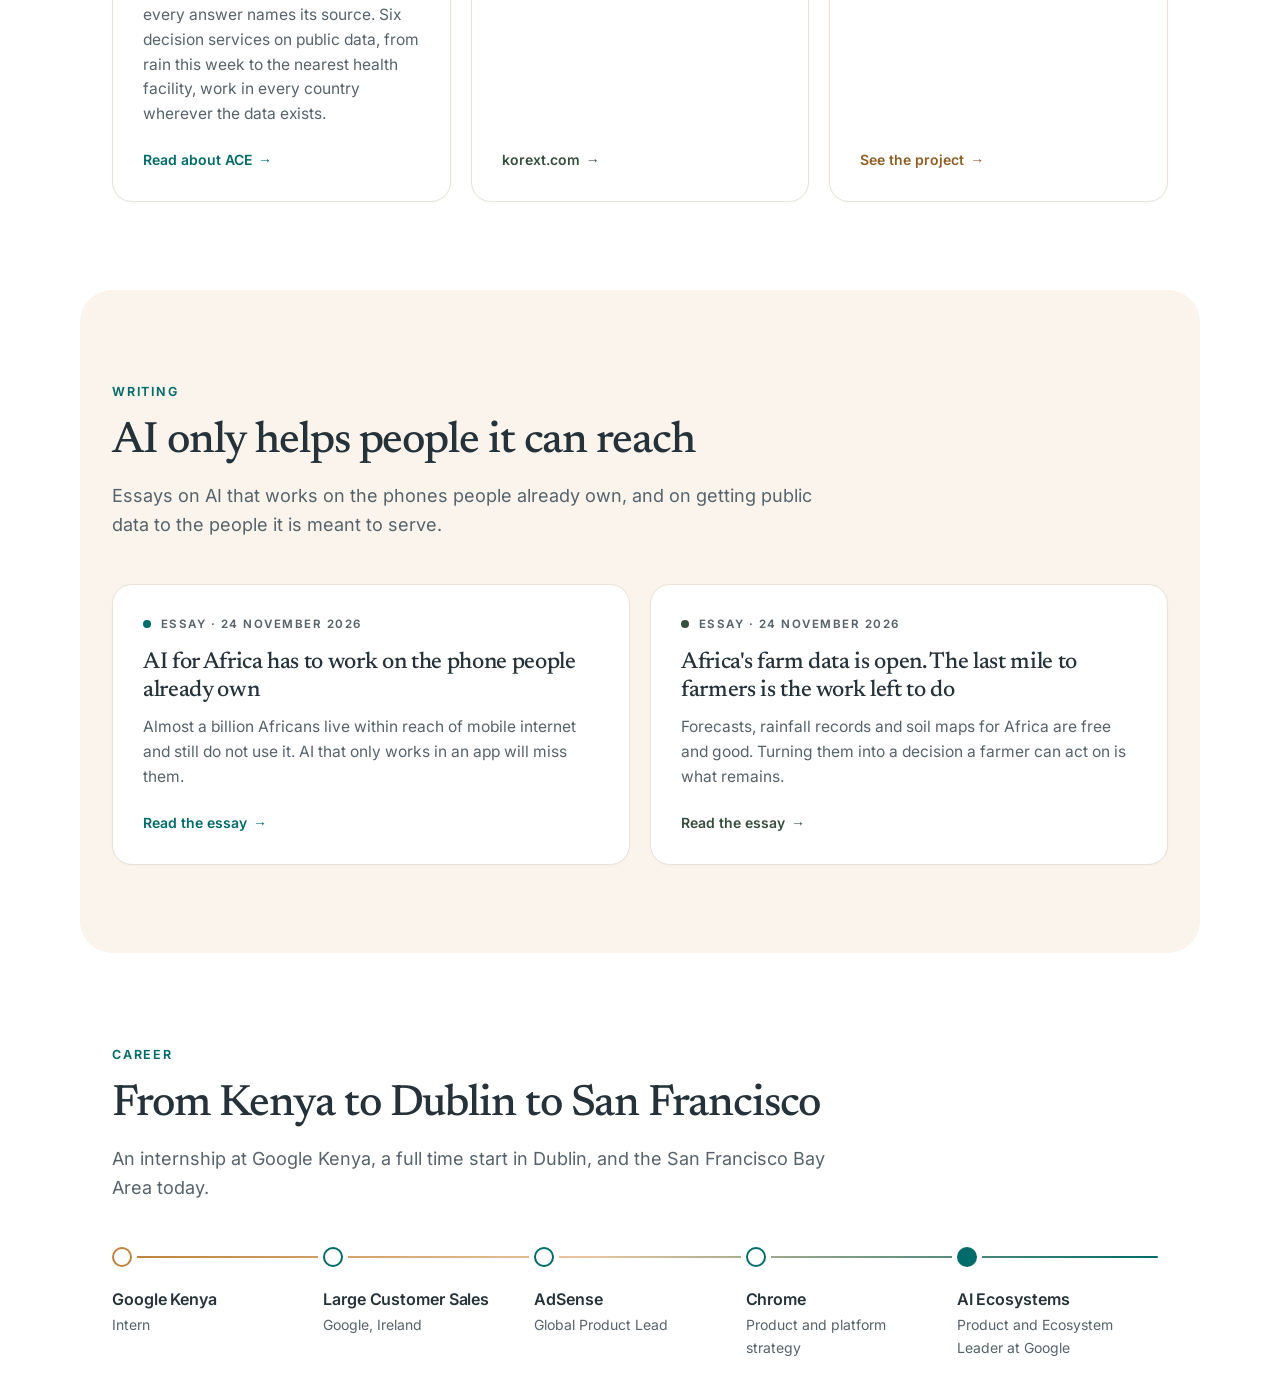
==== commit 34634759: "ACE 2.2.0b3: version, RCS shipped, dates and full text" ====
--- a/index.html
+++ b/index.html
@@ -153,7 +153,7 @@
       "url": "https://tbrunoh.github.io/",
       "name": "Tom Bruno | Product and Ecosystem Leader in AI Ecosystems at Google",
       "dateCreated": "2026-11-23T18:00:00-08:00",
-      "dateModified": "2026-11-25T16:00:00-08:00",
+      "dateModified": "2026-11-26T08:45:00-08:00",
       "inLanguage": "en-US",
       "mainEntity": {
         "@id": "https://tbrunoh.github.io/#person"
@@ -175,7 +175,7 @@
       "@type": "SoftwareSourceCode",
       "name": "ACE: the African Context Engine",
       "description": "Checked, local, citable knowledge for Africa on any phone (USSD, SMS/RCS, voice, WhatsApp and MCP), with a safety rail, a Scam Shield and verified emergency numbers for 34 countries in English, Swahili, French, Portuguese, Arabic, Amharic, Afaan Oromo and Somali. Six decision services on dated public data cover every country wherever open data exists: rain this week, official warnings, nearest health facility, market prices, a pregnancy companion and a crop problem check.",
-      "softwareVersion": "2.2.0b2",
+      "softwareVersion": "2.2.0b3",
       "isAccessibleForFree": true,
       "keywords": "AI for Africa, USSD, SMS, RCS, voice, WhatsApp, MCP, public data, AI weather forecasts, flood forecasts, emergency numbers, mobile money scams, Swahili, French, Portuguese, Arabic, Amharic, Afaan Oromo, Somali",
       "hasPart": {
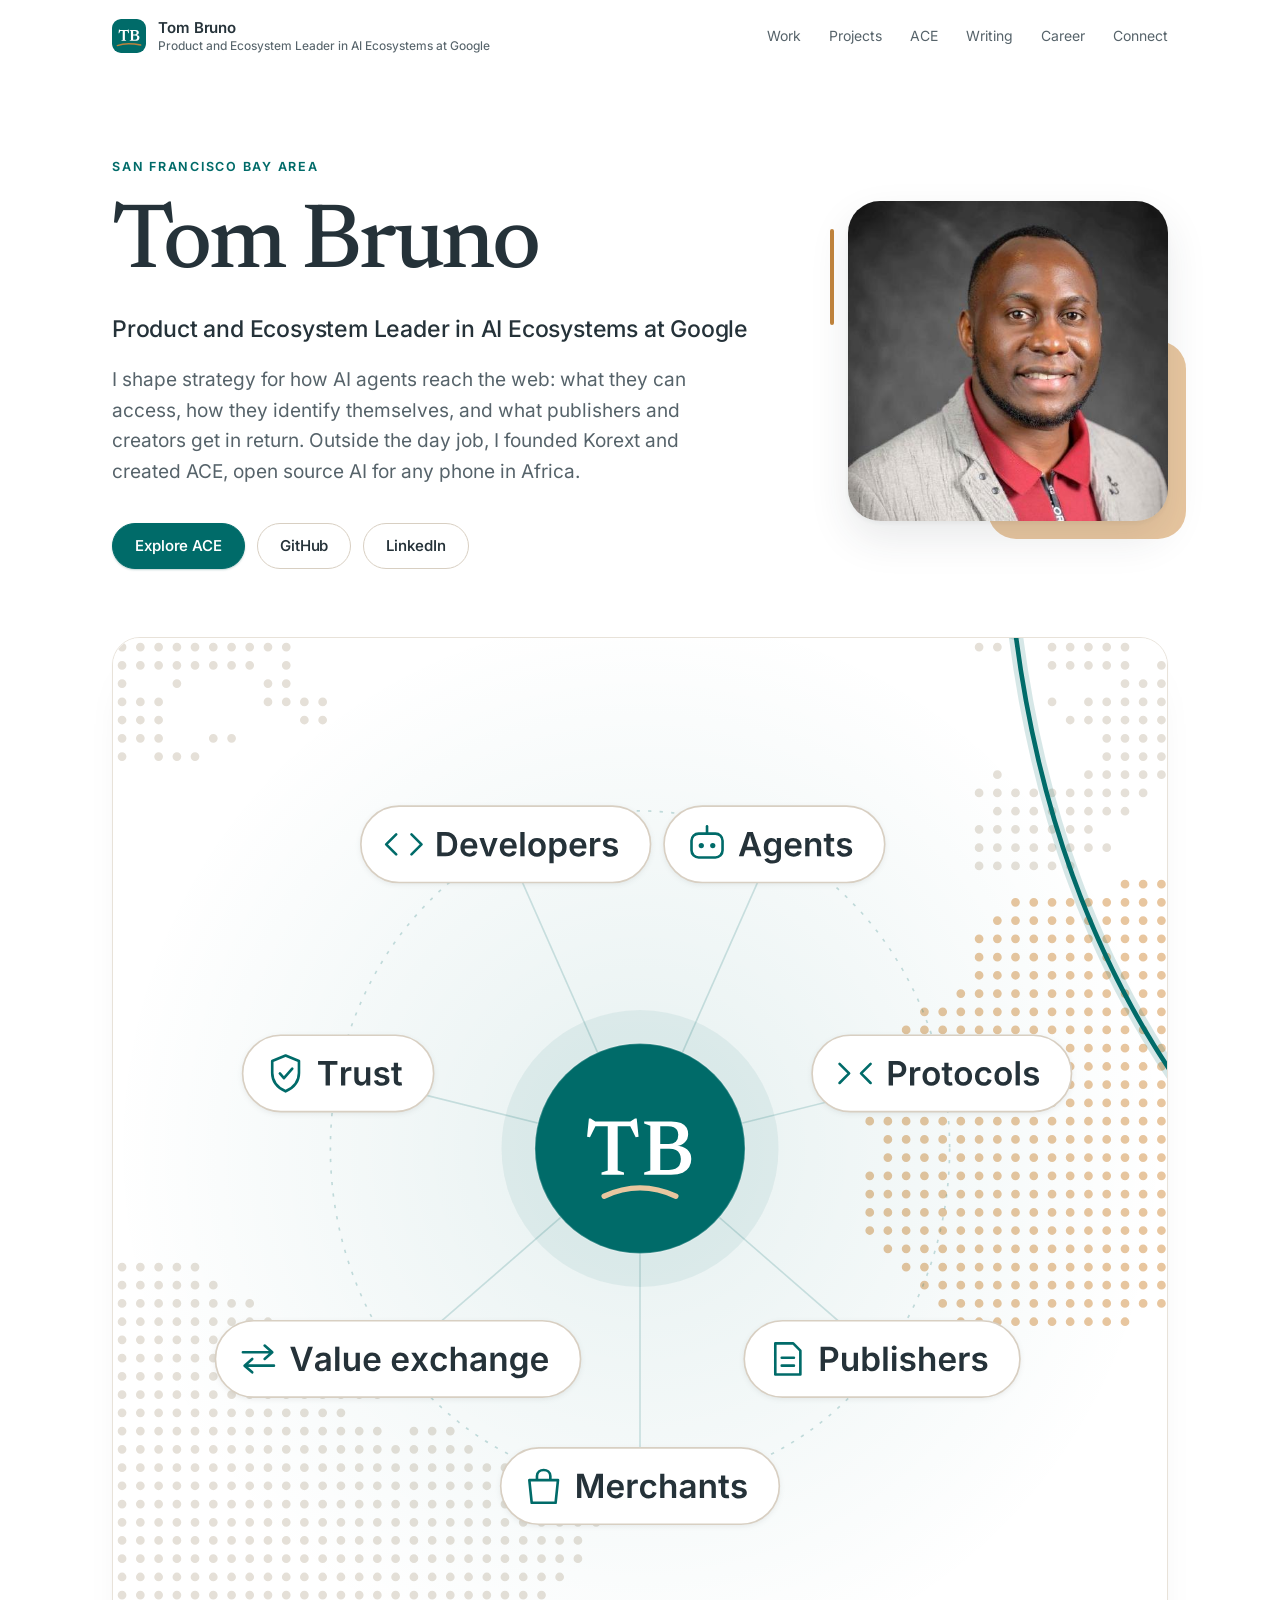
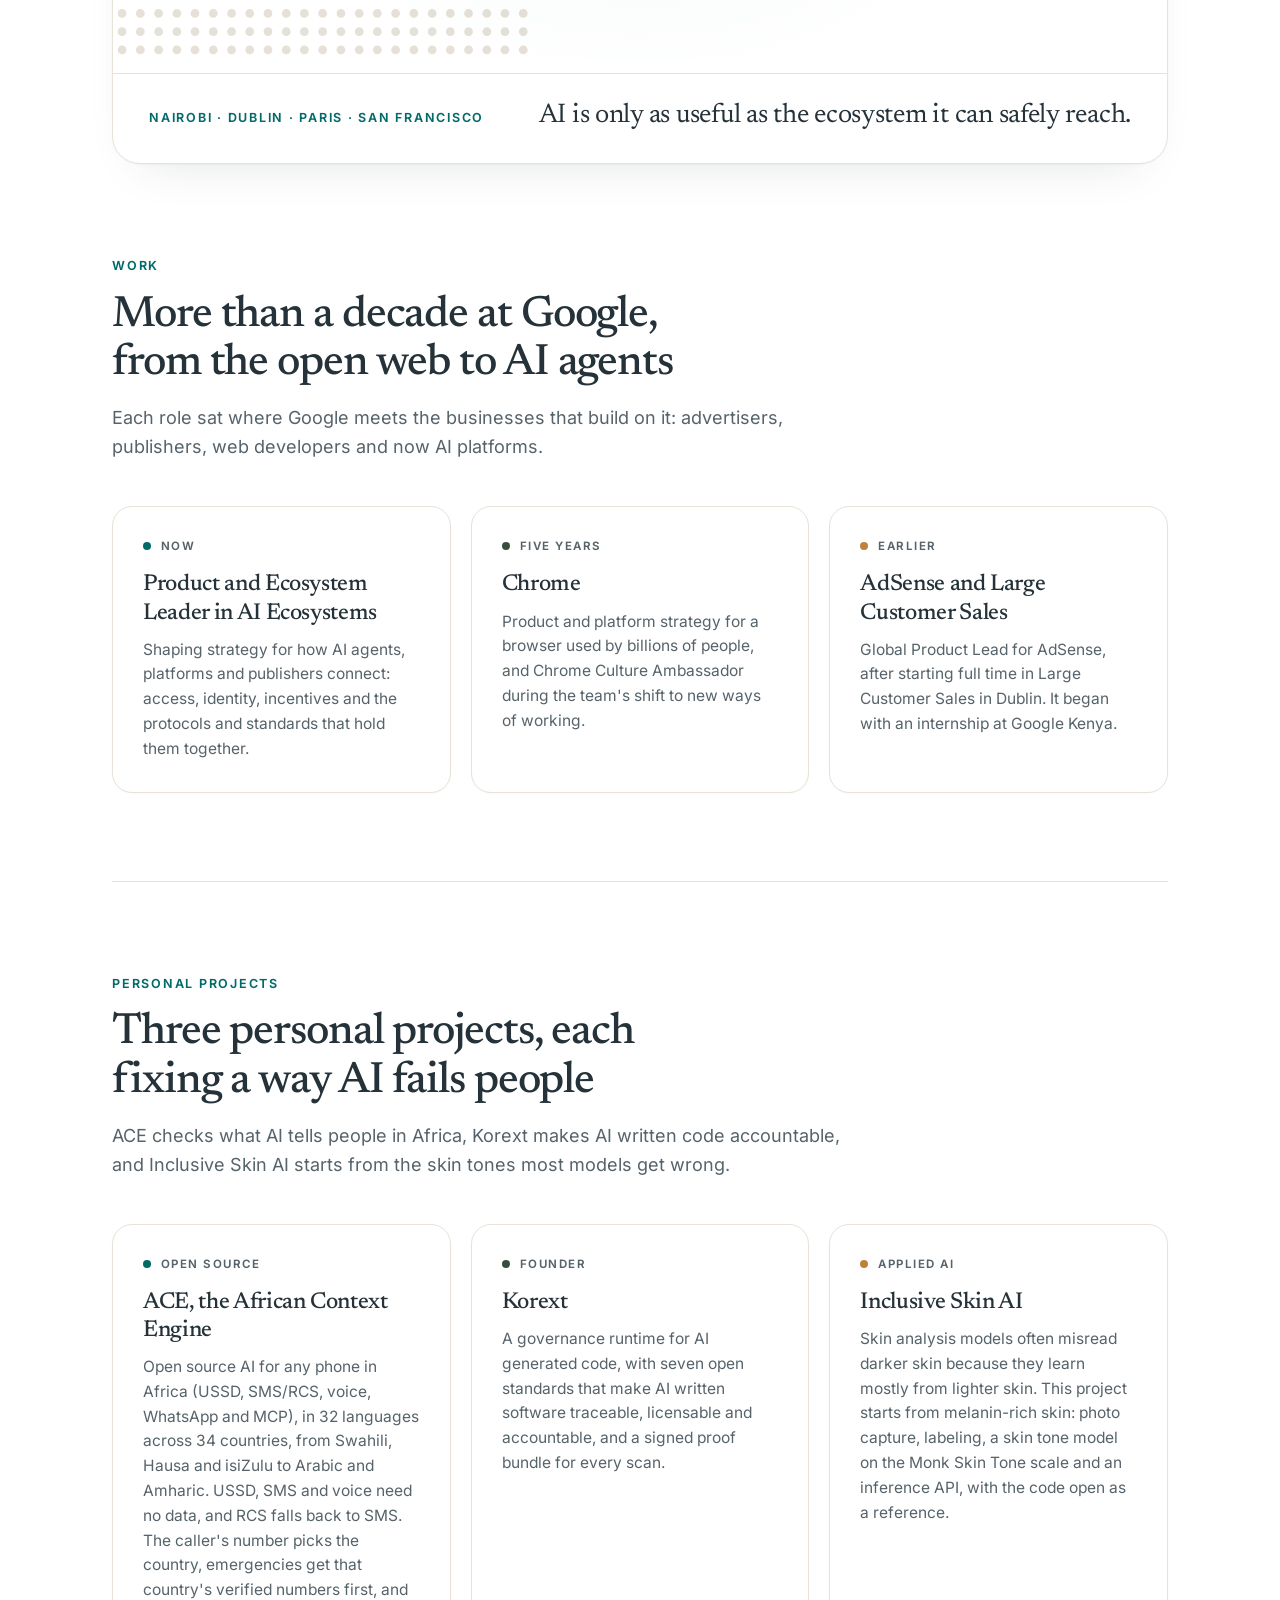
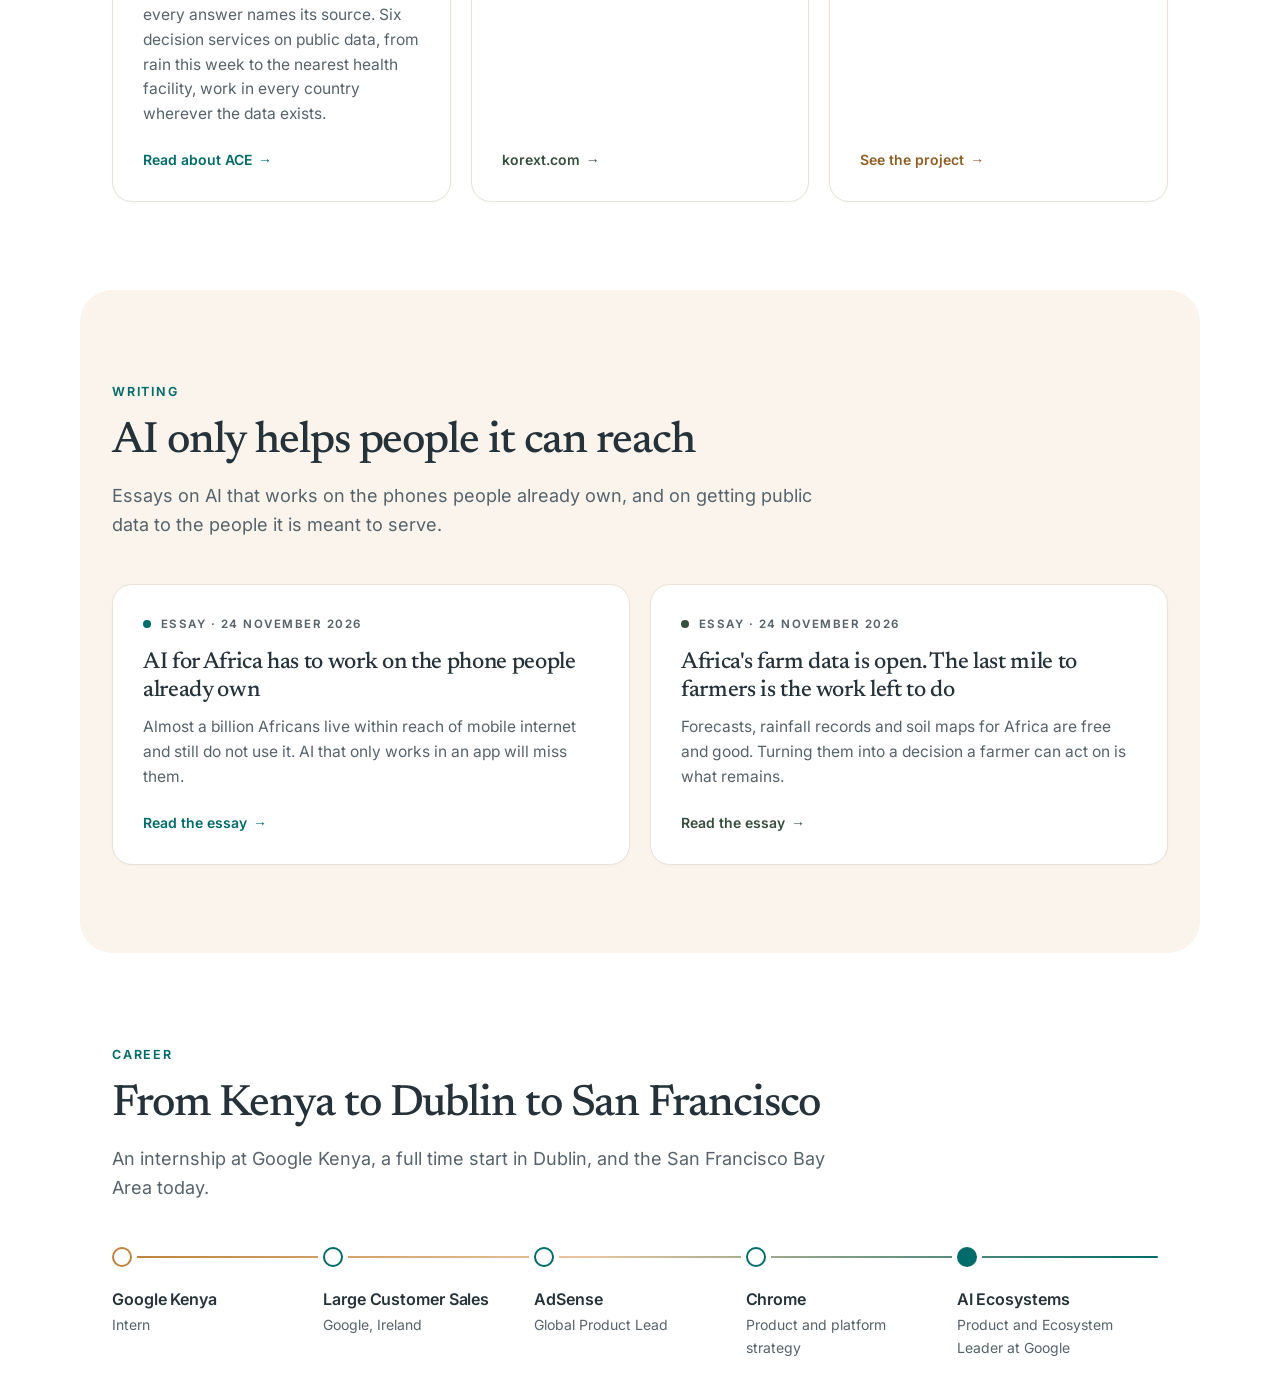
==== commit 3570cb48: "ACE 2.3: 32 languages across the site" ====
--- a/index.html
+++ b/index.html
@@ -153,7 +153,7 @@
       "url": "https://tbrunoh.github.io/",
       "name": "Tom Bruno | Product and Ecosystem Leader in AI Ecosystems at Google",
       "dateCreated": "2026-11-23T18:00:00-08:00",
-      "dateModified": "2026-11-26T08:45:00-08:00",
+      "dateModified": "2026-11-26T17:30:00-08:00",
       "inLanguage": "en-US",
       "mainEntity": {
         "@id": "https://tbrunoh.github.io/#person"
@@ -174,8 +174,8 @@
     {
       "@type": "SoftwareSourceCode",
       "name": "ACE: the African Context Engine",
-      "description": "Checked, local, citable knowledge for Africa on any phone (USSD, SMS/RCS, voice, WhatsApp and MCP), with a safety rail, a Scam Shield and verified emergency numbers for 34 countries in English, Swahili, French, Portuguese, Arabic, Amharic, Afaan Oromo and Somali. Six decision services on dated public data cover every country wherever open data exists: rain this week, official warnings, nearest health facility, market prices, a pregnancy companion and a crop problem check.",
-      "softwareVersion": "2.2.0b3",
+      "description": "Checked, local, citable knowledge for Africa on any phone (USSD, SMS/RCS, voice, WhatsApp and MCP), with a safety rail, a Scam Shield and verified emergency numbers for 34 countries in 32 languages, each offered in the countries that speak it. Six decision services on dated public data cover every country wherever open data exists: rain this week, official warnings, nearest health facility, market prices, a pregnancy companion and a crop problem check.",
+      "softwareVersion": "2.3.0b1",
       "isAccessibleForFree": true,
       "keywords": "AI for Africa, USSD, SMS, RCS, voice, WhatsApp, MCP, public data, AI weather forecasts, flood forecasts, emergency numbers, mobile money scams, Swahili, French, Portuguese, Arabic, Amharic, Afaan Oromo, Somali",
       "hasPart": {
@@ -280,7 +280,7 @@
       <a class="card" href="/ace/">
         <span class="tag t-tide">Open source</span>
         <h3>ACE, the African Context Engine</h3>
-        <p>Open source AI for any phone in Africa (USSD, SMS/RCS, voice, WhatsApp and MCP), in eight languages across 34 countries, from Swahili and French to Arabic and Amharic. USSD, SMS and voice need no data, and RCS falls back to SMS. The caller's number picks the country, emergencies get that country's verified numbers first, and every answer names its source. Six decision services on public data, from rain this week to the nearest health facility, work in every country wherever the data exists.</p>
+        <p>Open source AI for any phone in Africa (USSD, SMS/RCS, voice, WhatsApp and MCP), in 32 languages across 34 countries, from Swahili, Hausa and isiZulu to Arabic and Amharic. USSD, SMS and voice need no data, and RCS falls back to SMS. The caller's number picks the country, emergencies get that country's verified numbers first, and every answer names its source. Six decision services on public data, from rain this week to the nearest health facility, work in every country wherever the data exists.</p>
         <span class="go t-tide">Read about ACE</span>
       </a>
       <a class="card" href="https://korext.com">
